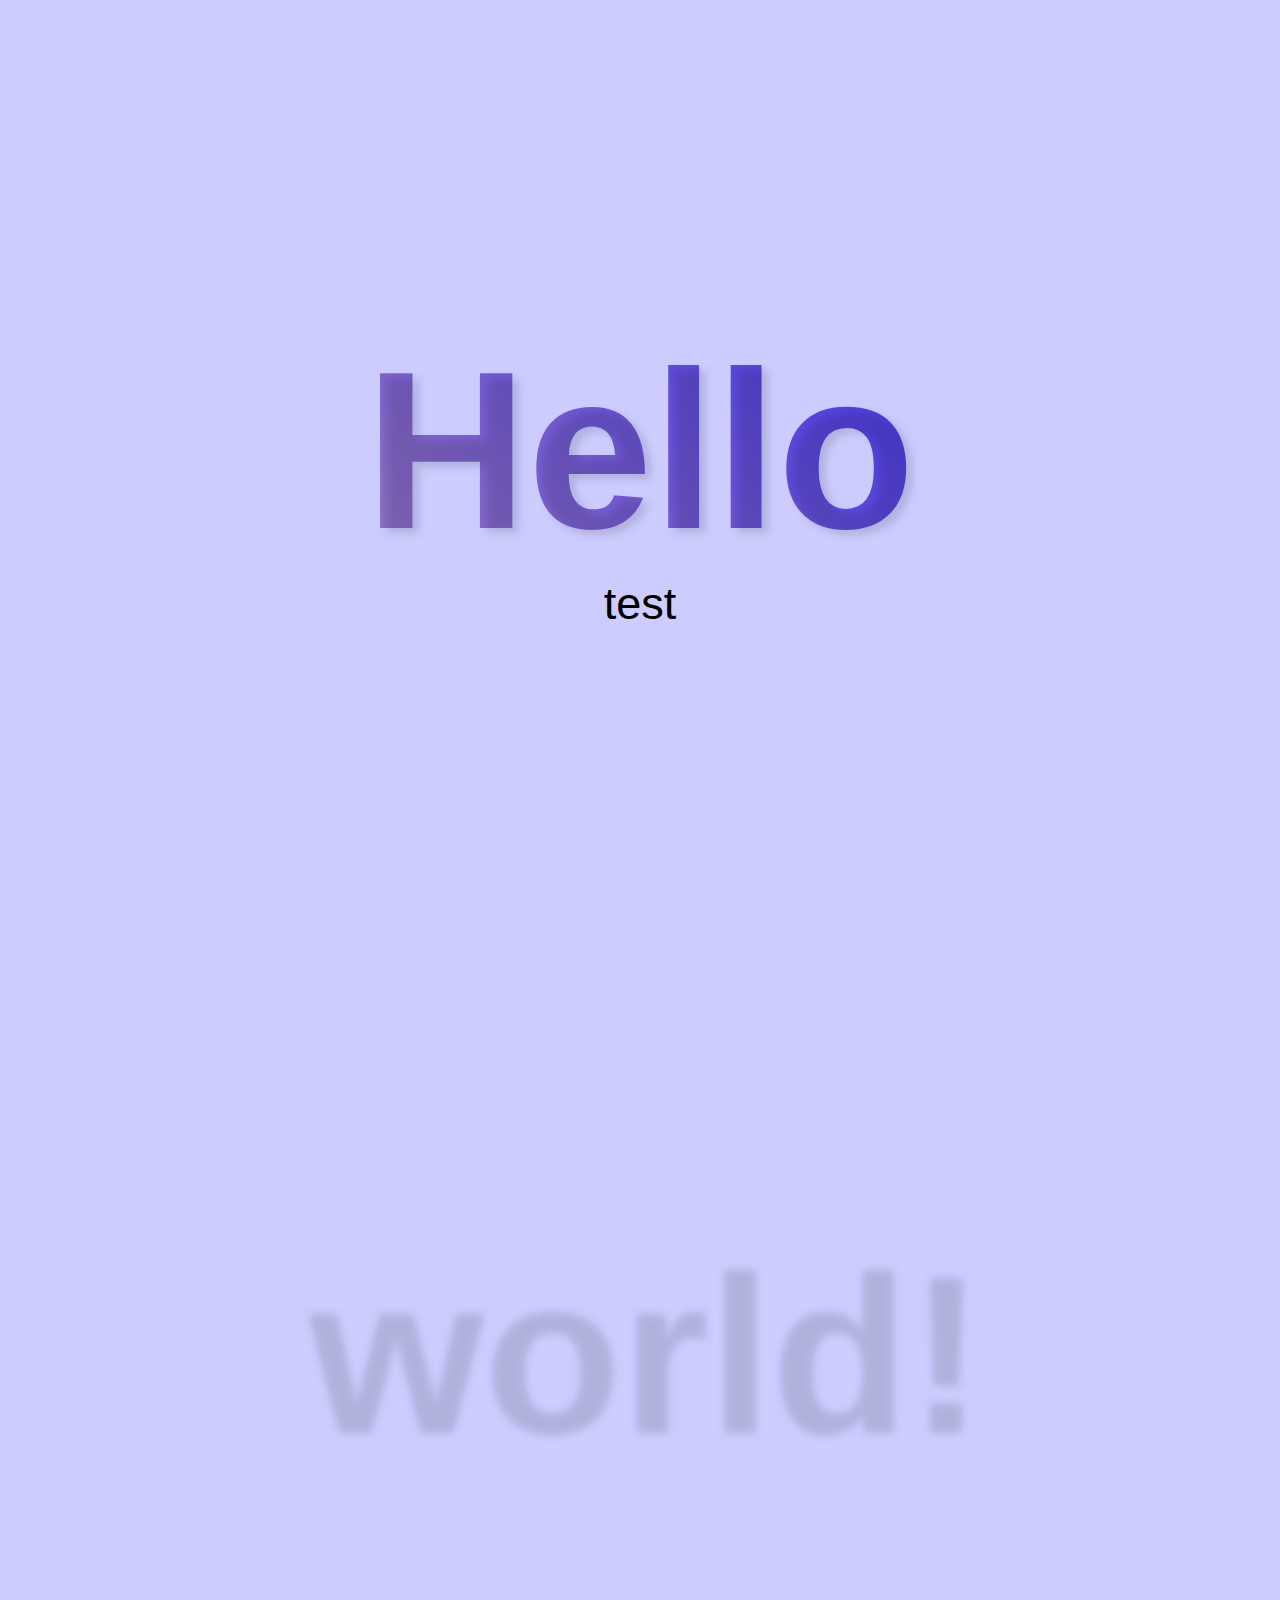
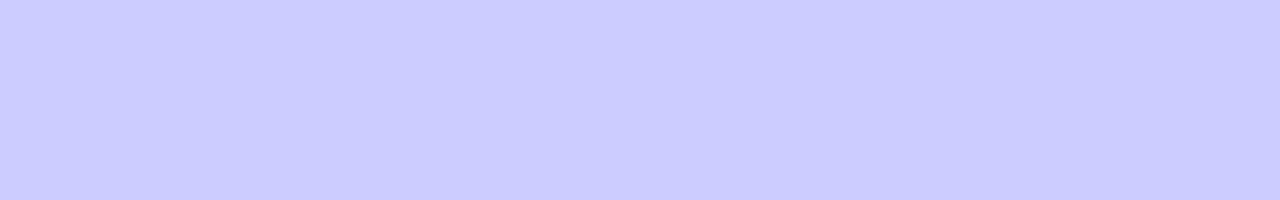
==== static/index.html @ e1847520 "placeholder config" ====
<!DOCTYPE html>
<html lang="en">
<head>
  <meta charset="UTF-8">
  <meta name="viewport" content="width=device-width, initial-scale=1.0">
  <link rel="icon" type="image/png" href="/favicon.png">
  <link rel="stylesheet" type="text/css" href="styles.css">
  <title>berke.in</title>
</head>
<body>
  <p>Hello world!</p>
  <sub>test</sub>
</body>
</html>
---- static/styles.css ----
* {
  padding: 0;
  margin: 0;
  height: 100vh;
  width: 100vw;
}

@media (prefers-color-scheme: dark) {
  :root {
    --bg: #323
  }
}

@media (prefers-color-scheme: light) {
  :root {
    --bg: #ccf
  }
}


body {
  background-color: var(--bg);
}

p {
  line-height: 100vh;
  text-align: center;

  background: linear-gradient(45deg, #d9aaaa, blue);
  background-clip: text;
  color: transparent;

  font-size: min(25vh, 25vw);
  font-family: 'Segoe UI', Tahoma, Geneva, Verdana, sans-serif;
  font-weight: bolder;
  text-shadow: 0.5vw   0.5vh min(1vw, 1vh) #0002;
}

sub {
  height: auto;
  position: absolute;
  text-align: center;
  bottom:30vh;

  font-size: min(5vh, 5vw);
  font-family: 'Segoe UI', Tahoma, Geneva, Verdana, sans-serif;
}
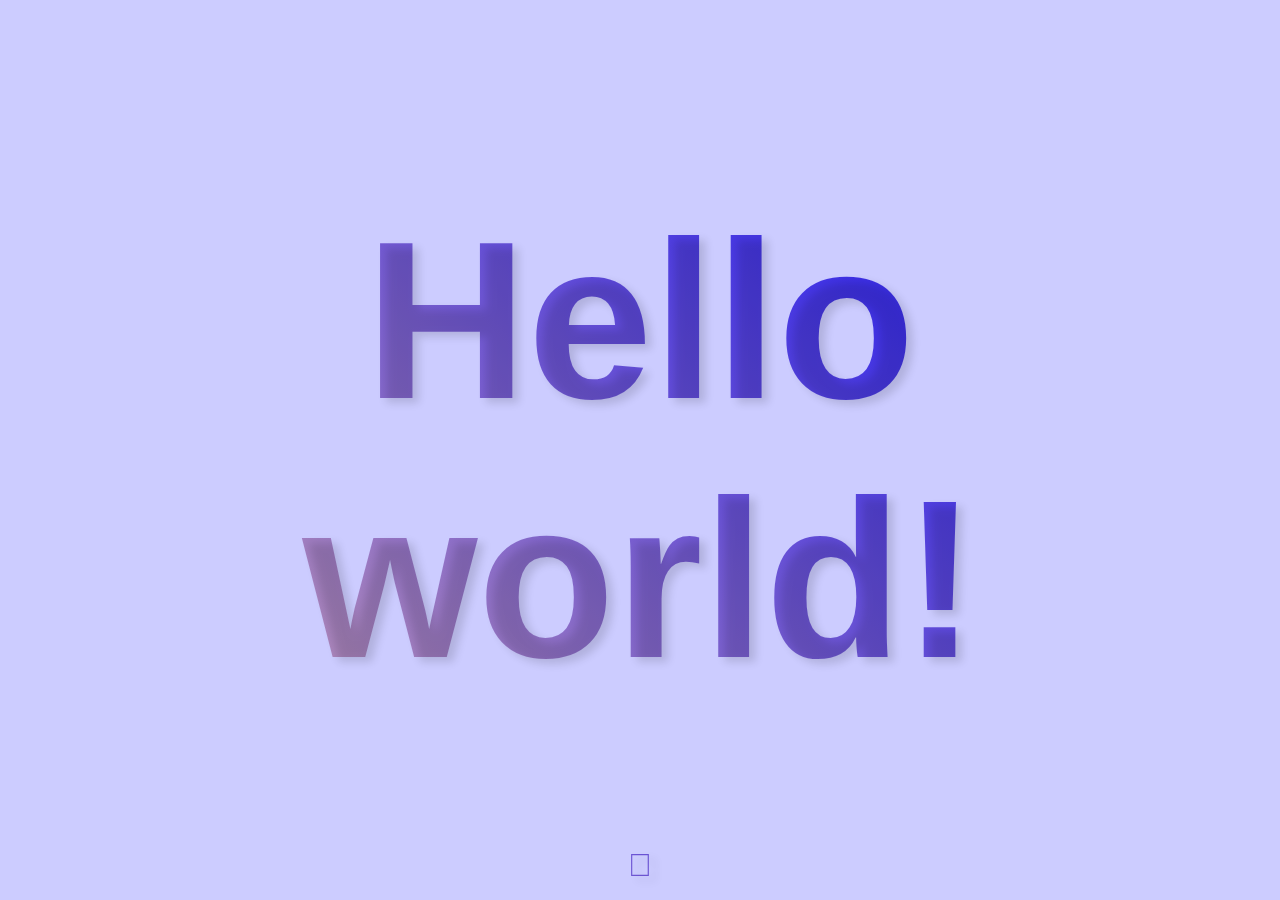
==== commit 9a2b14cd: "add link to github" ====
--- a/static/index.html
+++ b/static/index.html
@@ -5,10 +5,12 @@
   <meta name="viewport" content="width=device-width, initial-scale=1.0">
   <link rel="icon" type="image/png" href="/favicon.png">
   <link rel="stylesheet" type="text/css" href="styles.css">
+  <link rel="stylesheet" type="text/css" href="symbols.css">
   <title>berke.in</title>
 </head>
 <body>
   <p>Hello world!</p>
-  <sub>test</sub>
+  <!-- <sub>Super secret subtext</sub> -->
+  <footer><a href="https://github.com/kwmbe/portfolio">󰊤</a></footer>
 </body>
 </html>--- a/static/styles.css
+++ b/static/styles.css
@@ -1,19 +1,31 @@
 * {
   padding: 0;
   margin: 0;
+  transition: .2s;
+}
+
+html, body {
   height: 100vh;
   width: 100vw;
+  
+  font-family: 'Segoe UI', Tahoma, Geneva, Verdana, sans-serif, 'Nerdfont';
+
+  display: flex;
+  flex-direction: column;
+  justify-content: center;
 }
 
 @media (prefers-color-scheme: dark) {
   :root {
-    --bg: #323
+    --bg:  #323;
+    --txt: #d9aaaa;
   }
 }
 
 @media (prefers-color-scheme: light) {
   :root {
-    --bg: #ccf
+    --bg:  #ccf;
+    --txt: #3535d8;
   }
 }
 
@@ -22,8 +34,7 @@
   background-color: var(--bg);
 }
 
-p {
-  line-height: 100vh;
+p, sub, footer {
   text-align: center;
 
   background: linear-gradient(45deg, #d9aaaa, blue);
@@ -31,17 +42,33 @@
   color: transparent;
 
   font-size: min(25vh, 25vw);
-  font-family: 'Segoe UI', Tahoma, Geneva, Verdana, sans-serif;
   font-weight: bolder;
   text-shadow: 0.5vw   0.5vh min(1vw, 1vh) #0002;
 }
 
 sub {
-  height: auto;
+  font-size: min(5vh, 5vw);
+}
+
+a {
+  color: transparent;
+}
+
+a:hover {
+  color: var(--txt);
+  cursor: pointer;
+}
+
+footer {
+  width: 100vw;
   position: absolute;
-  text-align: center;
-  bottom:30vh;
+  bottom: 1rem;
 
-  font-size: min(5vh, 5vw);
-  font-family: 'Segoe UI', Tahoma, Geneva, Verdana, sans-serif;
+  display: flex;
+  justify-content: center;
+}
+
+footer a {
+  text-decoration: none;
+  font-size: 2rem;
 }--- a/static/symbols.css
+++ b/static/symbols.css
@@ -0,0 +1,4 @@
+@font-face {
+  font-family: Nerdfont;
+  src: url(./fonts/SymbolsNerdFontMono-Regular.ttf) format("truetype");
+}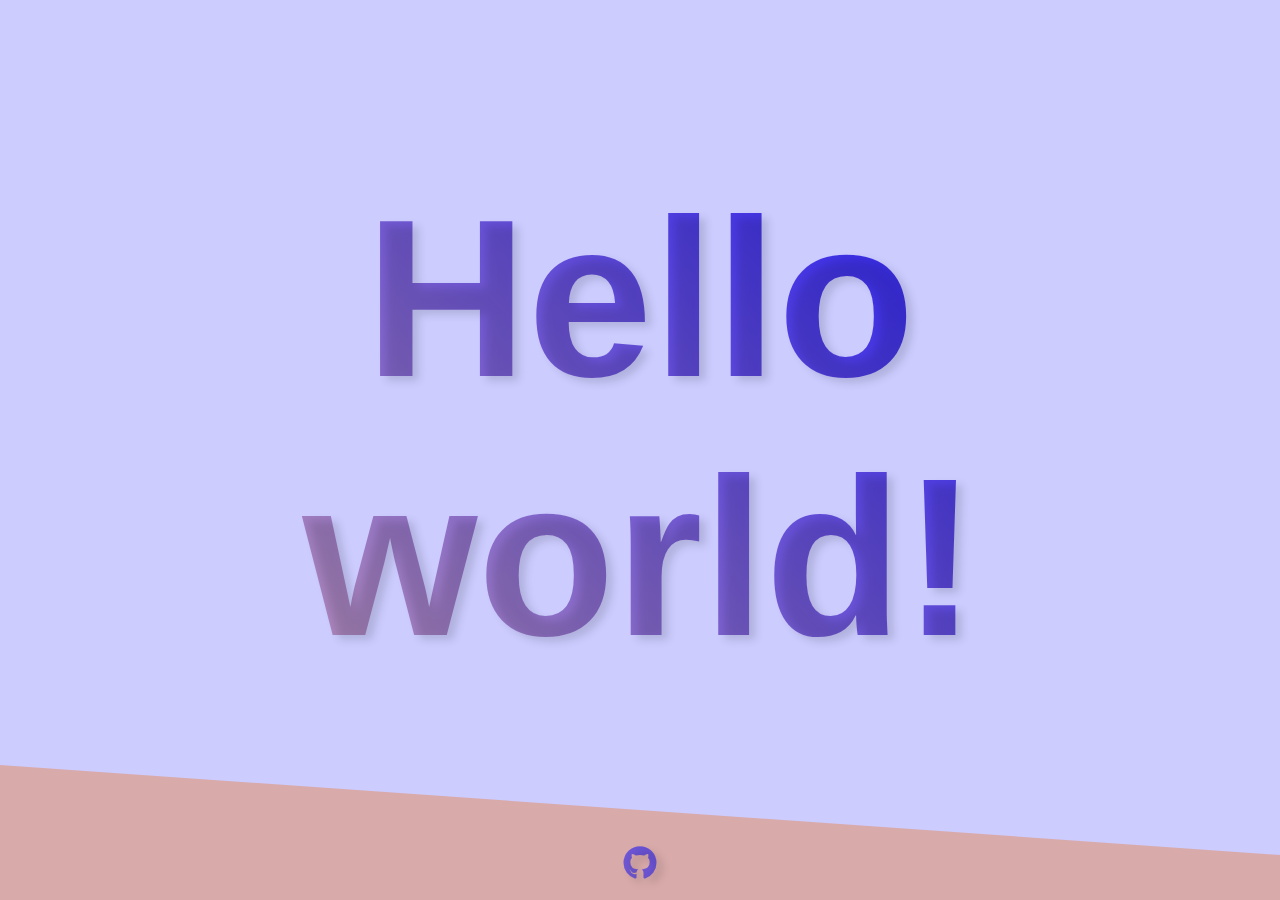
==== commit 2ec076d6: "add sections" ====
--- a/static/index.html
+++ b/static/index.html
@@ -9,8 +9,14 @@
   <title>berke.in</title>
 </head>
 <body>
-  <p>Hello world!</p>
-  <!-- <sub>Super secret subtext</sub> -->
+  <section id="landing">
+    <h1>Hello world!</h1>
+  </section>
+  <section id="resume">
+    <ul>
+      <li></li>
+    </ul>
+  </section>
   <footer><a href="https://github.com/kwmbe/portfolio">󰊤</a></footer>
 </body>
 </html>--- a/static/styles.css
+++ b/static/styles.css
@@ -5,14 +5,15 @@
 }
 
 html, body {
-  height: 100vh;
-  width: 100vw;
-  
   font-family: 'Segoe UI', Tahoma, Geneva, Verdana, sans-serif, 'Nerdfont';
+  background-color: var(--accent-light);
+  overflow-x: hidden;
+}
 
-  display: flex;
-  flex-direction: column;
-  justify-content: center;
+:root {
+  --accent-light: #d9aaaa;
+  --accent-dark:  #00f;
+  --shadow: #0002;
 }
 
 @media (prefers-color-scheme: dark) {
@@ -29,25 +30,16 @@
   }
 }
 
-
-body {
-  background-color: var(--bg);
-}
-
-p, sub, footer {
+h1, sub, footer {
   text-align: center;
 
-  background: linear-gradient(45deg, #d9aaaa, blue);
+  background: linear-gradient(45deg, var(--accent-light), var(--accent-dark));
   background-clip: text;
   color: transparent;
 
   font-size: min(25vh, 25vw);
   font-weight: bolder;
-  text-shadow: 0.5vw   0.5vh min(1vw, 1vh) #0002;
-}
-
-sub {
-  font-size: min(5vh, 5vw);
+  text-shadow: 0.5vw 0.5vh min(1vw, 1vh) var(--shadow);
 }
 
 a {
@@ -61,14 +53,34 @@
 
 footer {
   width: 100vw;
-  position: absolute;
+  position: fixed;
   bottom: 1rem;
-
-  display: flex;
-  justify-content: center;
+  font-size: min(5vh, 5vw);
+  line-height: min(5vh, 5vw);
 }
 
 footer a {
   text-decoration: none;
   font-size: 2rem;
+}
+
+
+
+#landing {
+  height: 95vh;
+  width: 100vw;
+  background-color: var(--bg);
+
+  align-content: center;
+}
+
+#resume:before {
+  content: '';
+  /* filter: drop-shadow(-0.5vh 0.5vw min(1vw, 1vh) var(--shadow)); */
+  border-top: 10vh solid var(--bg);
+  border-left: 100vw solid var(--accent-light);
+}
+
+#resume {
+  background: var(--accent-light);
 }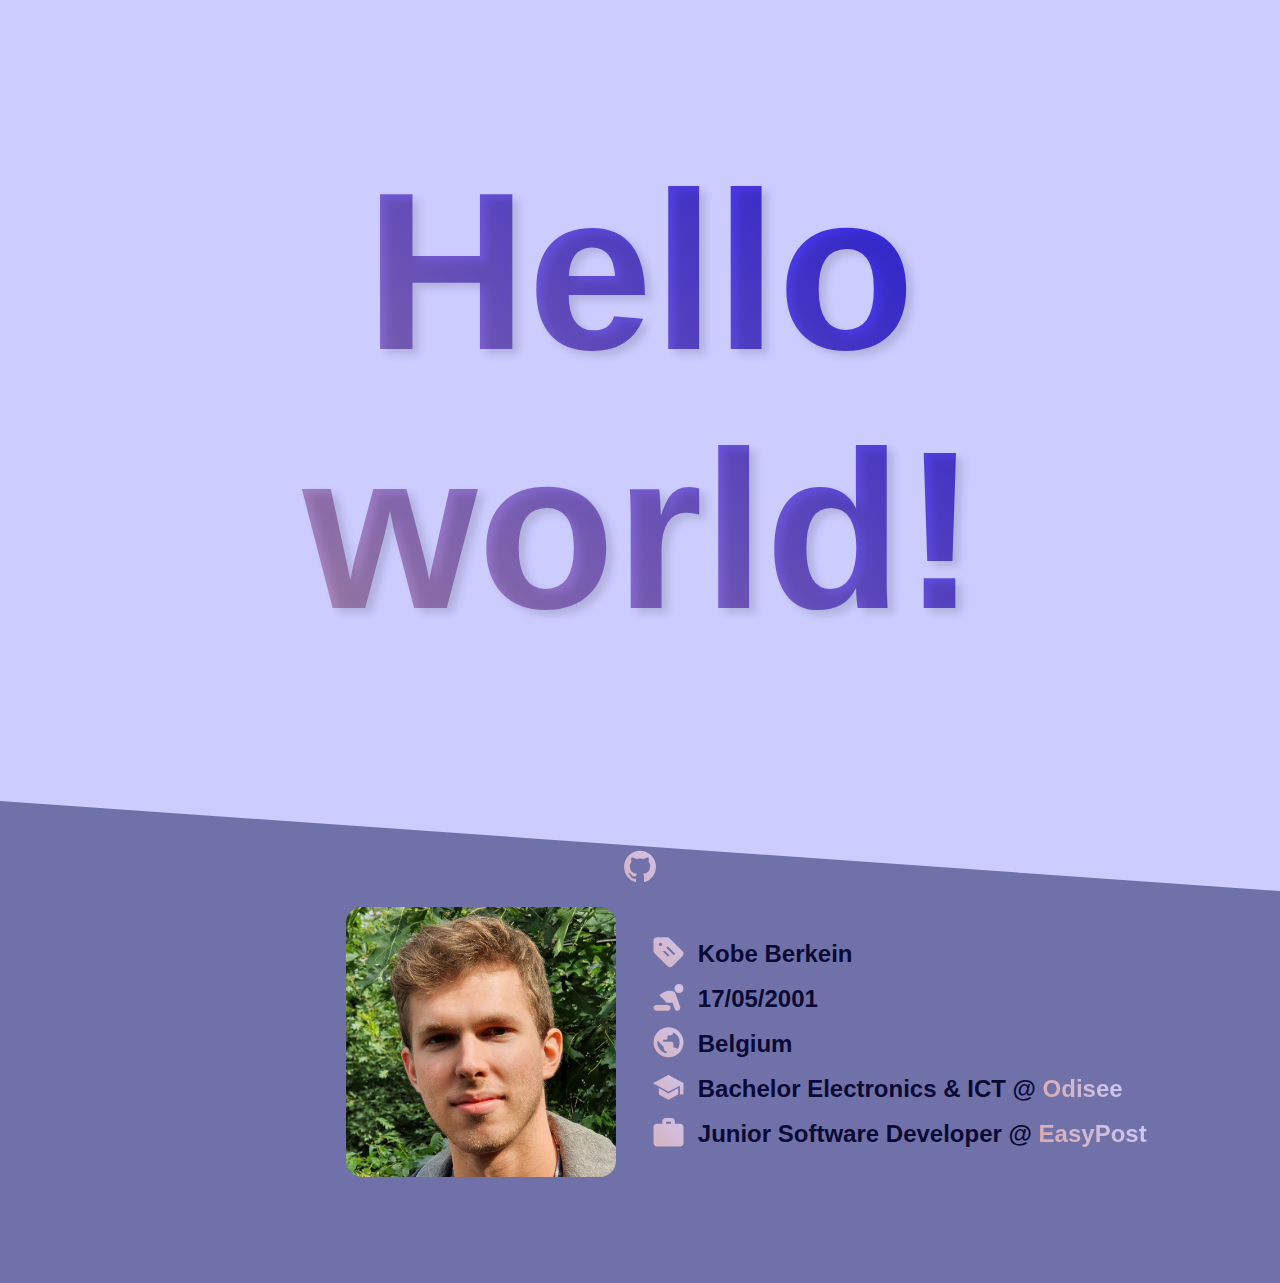
==== commit c1711559: "change symbols.css to fonts.css and add next section" ====
--- a/static/index.html
+++ b/static/index.html
@@ -3,18 +3,27 @@
 <head>
   <meta charset="UTF-8">
   <meta name="viewport" content="width=device-width, initial-scale=1.0">
-  <link rel="icon" type="image/png" href="/favicon.png">
+  <link rel="icon" type="image/png" href="favicon.png">
   <link rel="stylesheet" type="text/css" href="styles.css">
-  <link rel="stylesheet" type="text/css" href="symbols.css">
+  <link rel="stylesheet" type="text/css" href="fonts.css">
   <title>berke.in</title>
 </head>
 <body>
   <section id="landing">
     <h1>Hello world!</h1>
   </section>
-  <section id="resume">
+  <section id="about-me">
     <ul>
-      <li></li>
+      <li><img src="images/VRd7PW4HgI.png"></li>
+      <li>
+        <ul>
+          <li icon="󱈤">Kobe Berkein</li>
+          <li icon="󰁬">17/05/2001</li>
+          <li icon="󰇧">Belgium</li>
+          <li icon="󰑴">Bachelor Electronics & ICT @ <a href="https://odisee.be">Odisee</a></li>
+          <li icon="󰃖">Junior Software Developer @ <a href="https://easypost.eu">EasyPost</a></li>
+        </ul>
+      </li>
     </ul>
   </section>
   <footer><a href="https://github.com/kwmbe/portfolio">󰊤</a></footer>
--- a/static/styles.css
+++ b/static/styles.css
@@ -6,7 +6,7 @@
 
 html, body {
   font-family: 'Segoe UI', Tahoma, Geneva, Verdana, sans-serif, 'Nerdfont';
-  background-color: var(--accent-light);
+  background-color: var(--bg);
   overflow-x: hidden;
 }
 
@@ -19,18 +19,24 @@
 @media (prefers-color-scheme: dark) {
   :root {
     --bg:  #323;
-    --txt: #d9aaaa;
+    --bg2: #886C88;
+    --txt: #112;
+
+    --gradient: linear-gradient(45deg, var(--bg), var(--accent-dark));
   }
 }
 
 @media (prefers-color-scheme: light) {
   :root {
     --bg:  #ccf;
-    --txt: #3535d8;
+    --bg2: #7171AA;
+    --txt: #090933;
+
+    --gradient: linear-gradient(45deg, var(--accent-light), var(--bg));
   }
 }
 
-h1, sub, footer {
+h1, sub {
   text-align: center;
 
   background: linear-gradient(45deg, var(--accent-light), var(--accent-dark));
@@ -43,6 +49,8 @@
 }
 
 a {
+  background: var(--gradient);
+  background-clip: text;
   color: transparent;
 }
 
@@ -52,35 +60,90 @@
 }
 
 footer {
-  width: 100vw;
+  text-align: center;
   position: fixed;
   bottom: 1rem;
-  font-size: min(5vh, 5vw);
-  line-height: min(5vh, 5vw);
+  width: 100vw;
 }
 
 footer a {
+  padding: .5em;
   text-decoration: none;
   font-size: 2rem;
 }
 
-
-
 #landing {
-  height: 95vh;
+  height: 89vh;
   width: 100vw;
   background-color: var(--bg);
 
   align-content: center;
 }
 
-#resume:before {
+section:nth-of-type(even):before {
+  display: block;
   content: '';
   /* filter: drop-shadow(-0.5vh 0.5vw min(1vw, 1vh) var(--shadow)); */
   border-top: 10vh solid var(--bg);
-  border-left: 100vw solid var(--accent-light);
+  border-left: 100vw solid var(--bg2);
 }
 
-#resume {
-  background: var(--accent-light);
-}+section:nth-of-type(even):after {
+  display: block;
+  content: '';
+  /* filter: drop-shadow(-0.5vh 0.5vw min(1vw, 1vh) var(--shadow)); */
+  border-top: 10vh solid var(--bg2);
+  border-right: 100vw solid var(--bg2); /* TODO: change to --bg when adding next section */
+}
+
+section:nth-of-type(even) {
+  background: var(--bg2);
+}
+
+#about-me ul {
+  margin: 1em;
+  display: flex;
+  width: 100vw;
+  justify-content: center;
+  list-style-type: none;
+  gap: 2.5em;
+}
+
+#about-me li {
+  width: 50vw;
+  display: flex;
+  justify-content: flex-end;
+}
+
+#about-me img {
+  height: 30vh;
+  border-radius: 1em;
+}
+
+#about-me ul ul {
+  flex-direction: column;
+  gap: .75em;
+}
+
+#about-me li li {
+  display: block;
+  text-align: left;
+
+  font-size: 1.5em;
+  font-weight: 600;
+  color: var(--txt)
+}
+
+#about-me li li:before {
+  content: attr(icon);
+  padding: .5em;
+  font-size: 1.2em;
+
+  background: var(--gradient);
+  background-clip: text;
+  color: transparent;
+}
+
+#about-me a {
+  font-weight: 700;
+}
--- a/static/fonts.css
+++ b/static/fonts.css
@@ -0,0 +1,4 @@
+@font-face {
+  font-family: Nerdfont;
+  src: url(./fonts/SymbolsNerdFontMono-Regular.ttf) format("truetype");
+}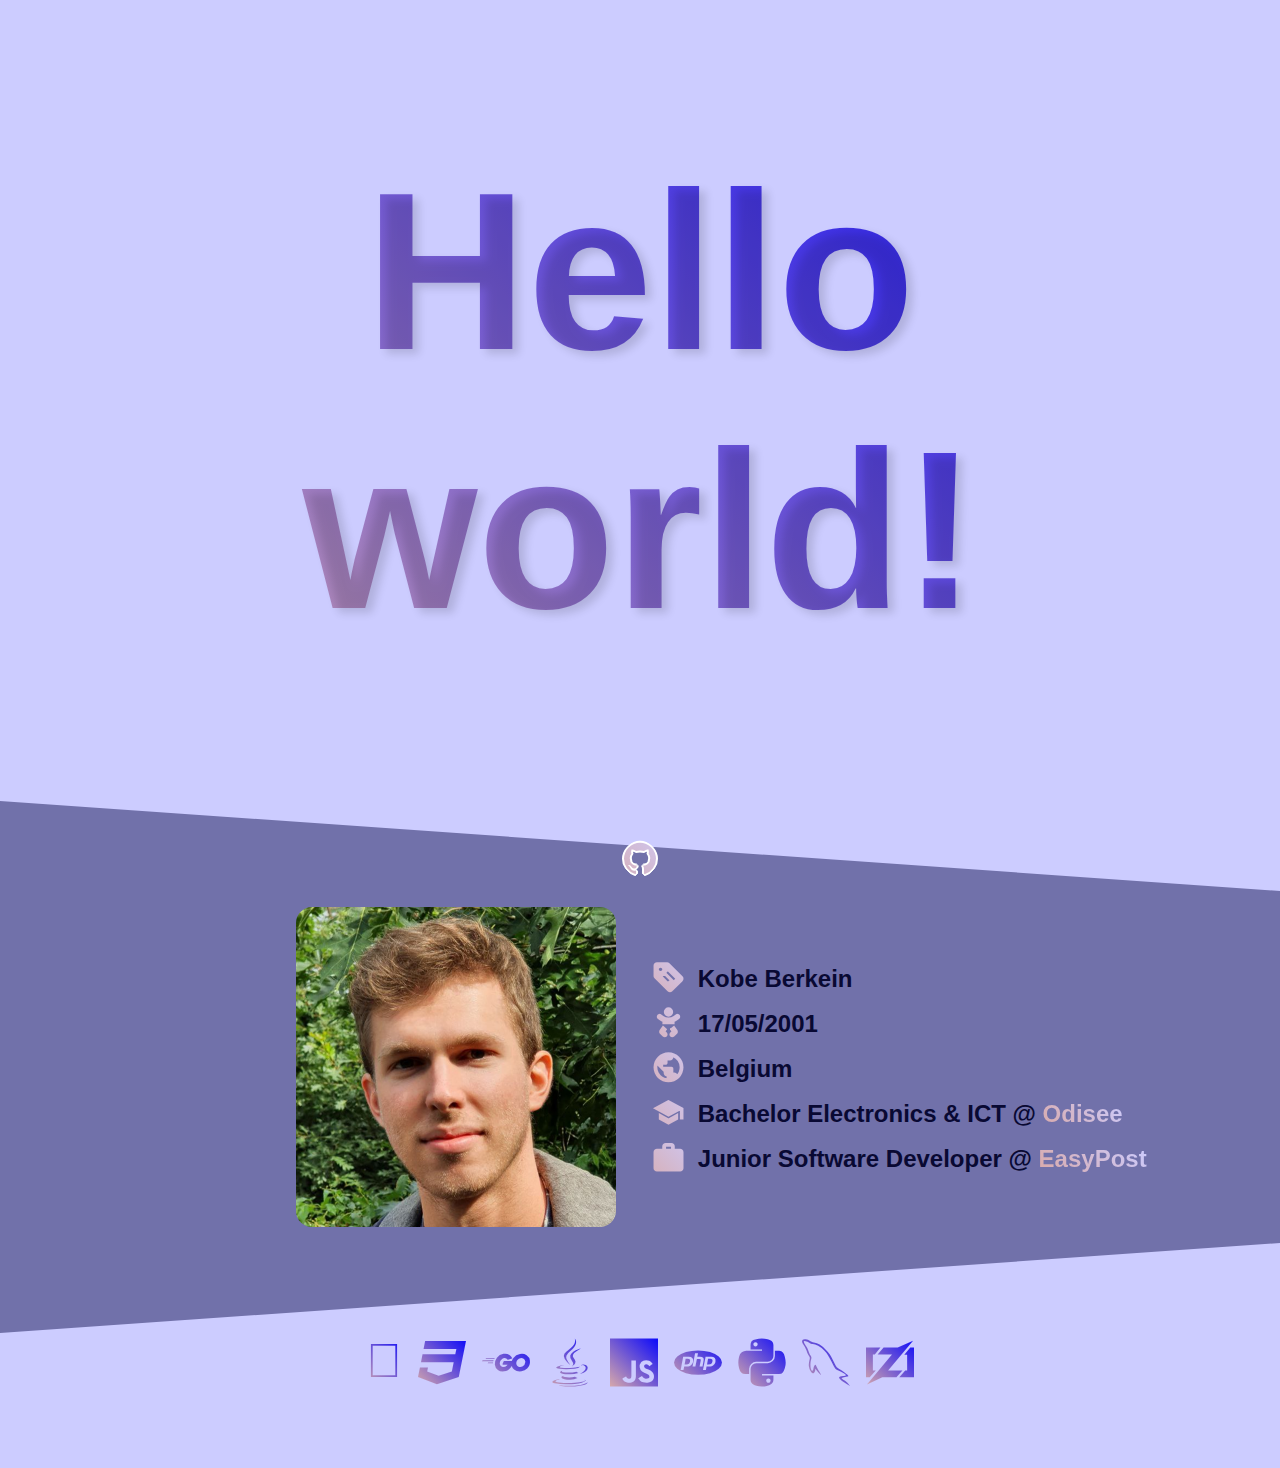
==== commit 99453355: "add skills section" ====
--- a/static/index.html
+++ b/static/index.html
@@ -18,7 +18,7 @@
       <li>
         <ul>
           <li icon="󱈤">Kobe Berkein</li>
-          <li icon="󰁬">17/05/2001</li>
+          <li icon="">17/05/2001</li>
           <li icon="󰇧">Belgium</li>
           <li icon="󰑴">Bachelor Electronics & ICT @ <a href="https://odisee.be">Odisee</a></li>
           <li icon="󰃖">Junior Software Developer @ <a href="https://easypost.eu">EasyPost</a></li>
@@ -26,6 +26,19 @@
       </li>
     </ul>
   </section>
-  <footer><a href="https://github.com/kwmbe/portfolio">󰊤</a></footer>
+  <section id="skills">
+    <ul>
+      <li>󰌛</li>
+      <li>󰌜</li>
+      <li>󰟓</li>
+      <li>󰬷</li>
+      <li></li>
+      <li>󰌟</li>
+      <li></li>
+      <li></li>
+      <li></li>
+    </ul>
+  </section>
+  <footer><a href="https://github.com/kwmbe/portfolio" icon="󰊤" >󰊤</a></footer>
 </body>
 </html>--- a/static/styles.css
+++ b/static/styles.css
@@ -22,7 +22,8 @@
     --bg2: #886C88;
     --txt: #112;
 
-    --gradient: linear-gradient(45deg, var(--bg), var(--accent-dark));
+    --gradient:  linear-gradient(45deg, var(--bg), var(--accent-dark));
+    --gradient2: linear-gradient(45deg, var(--accent-light), var(--accent-dark))
   }
 }
 
@@ -32,7 +33,8 @@
     --bg2: #7171AA;
     --txt: #090933;
 
-    --gradient: linear-gradient(45deg, var(--accent-light), var(--bg));
+    --gradient:  linear-gradient(45deg, var(--accent-light), var(--bg));
+    --gradient2: linear-gradient(45deg, var(--accent-light), var(--accent-dark))
   }
 }
 
@@ -62,17 +64,30 @@
 footer {
   text-align: center;
   position: fixed;
-  bottom: 1rem;
+  bottom: 0.5rem;
   width: 100vw;
 }
 
 footer a {
+  display: inline-block;
   padding: .5em;
   text-decoration: none;
   font-size: 2rem;
 }
 
+footer a::after {
+  position: relative;
+  display: inline-block;
+  width: 0;
+  left: -2rem;
+  z-index: -1;
+  content: attr(icon);
+  text-shadow: 2px 0 #fff, -2px 0 #fff, 0 2px #fff, 0 -2px #fff,
+             1px 1px #fff, -1px -1px #fff, 1px -1px #fff, -1px 1px #fff;
+}
+
 #landing {
+  margin: 0;
   height: 89vh;
   width: 100vw;
   background-color: var(--bg);
@@ -93,11 +108,15 @@
   content: '';
   /* filter: drop-shadow(-0.5vh 0.5vw min(1vw, 1vh) var(--shadow)); */
   border-top: 10vh solid var(--bg2);
-  border-right: 100vw solid var(--bg2); /* TODO: change to --bg when adding next section */
+  border-right: 100vw solid var(--bg); /* TODO: change to --bg when adding next section */
 }
 
 section:nth-of-type(even) {
   background: var(--bg2);
+}
+
+ul {
+  list-style-type: none;
 }
 
 #about-me ul {
@@ -105,7 +124,6 @@
   display: flex;
   width: 100vw;
   justify-content: center;
-  list-style-type: none;
   gap: 2.5em;
 }
 
@@ -116,7 +134,7 @@
 }
 
 #about-me img {
-  height: 30vh;
+  height: 20em;
   border-radius: 1em;
 }
 
@@ -147,3 +165,27 @@
 #about-me a {
   font-weight: 700;
 }
+/* 
+#skills {
+  margin: 1em auto;
+} */
+
+#skills ul {
+  justify-content: center;
+  gap: 1em;
+  display: flex;
+}
+
+#skills li {
+  text-decoration: none;
+  font-size: 3em;
+  background: var(--gradient2);
+  background-clip: text;
+  color: transparent;
+}
+
+#skills::after {
+  content: "";
+  display: block;
+  height: 5rem;
+}
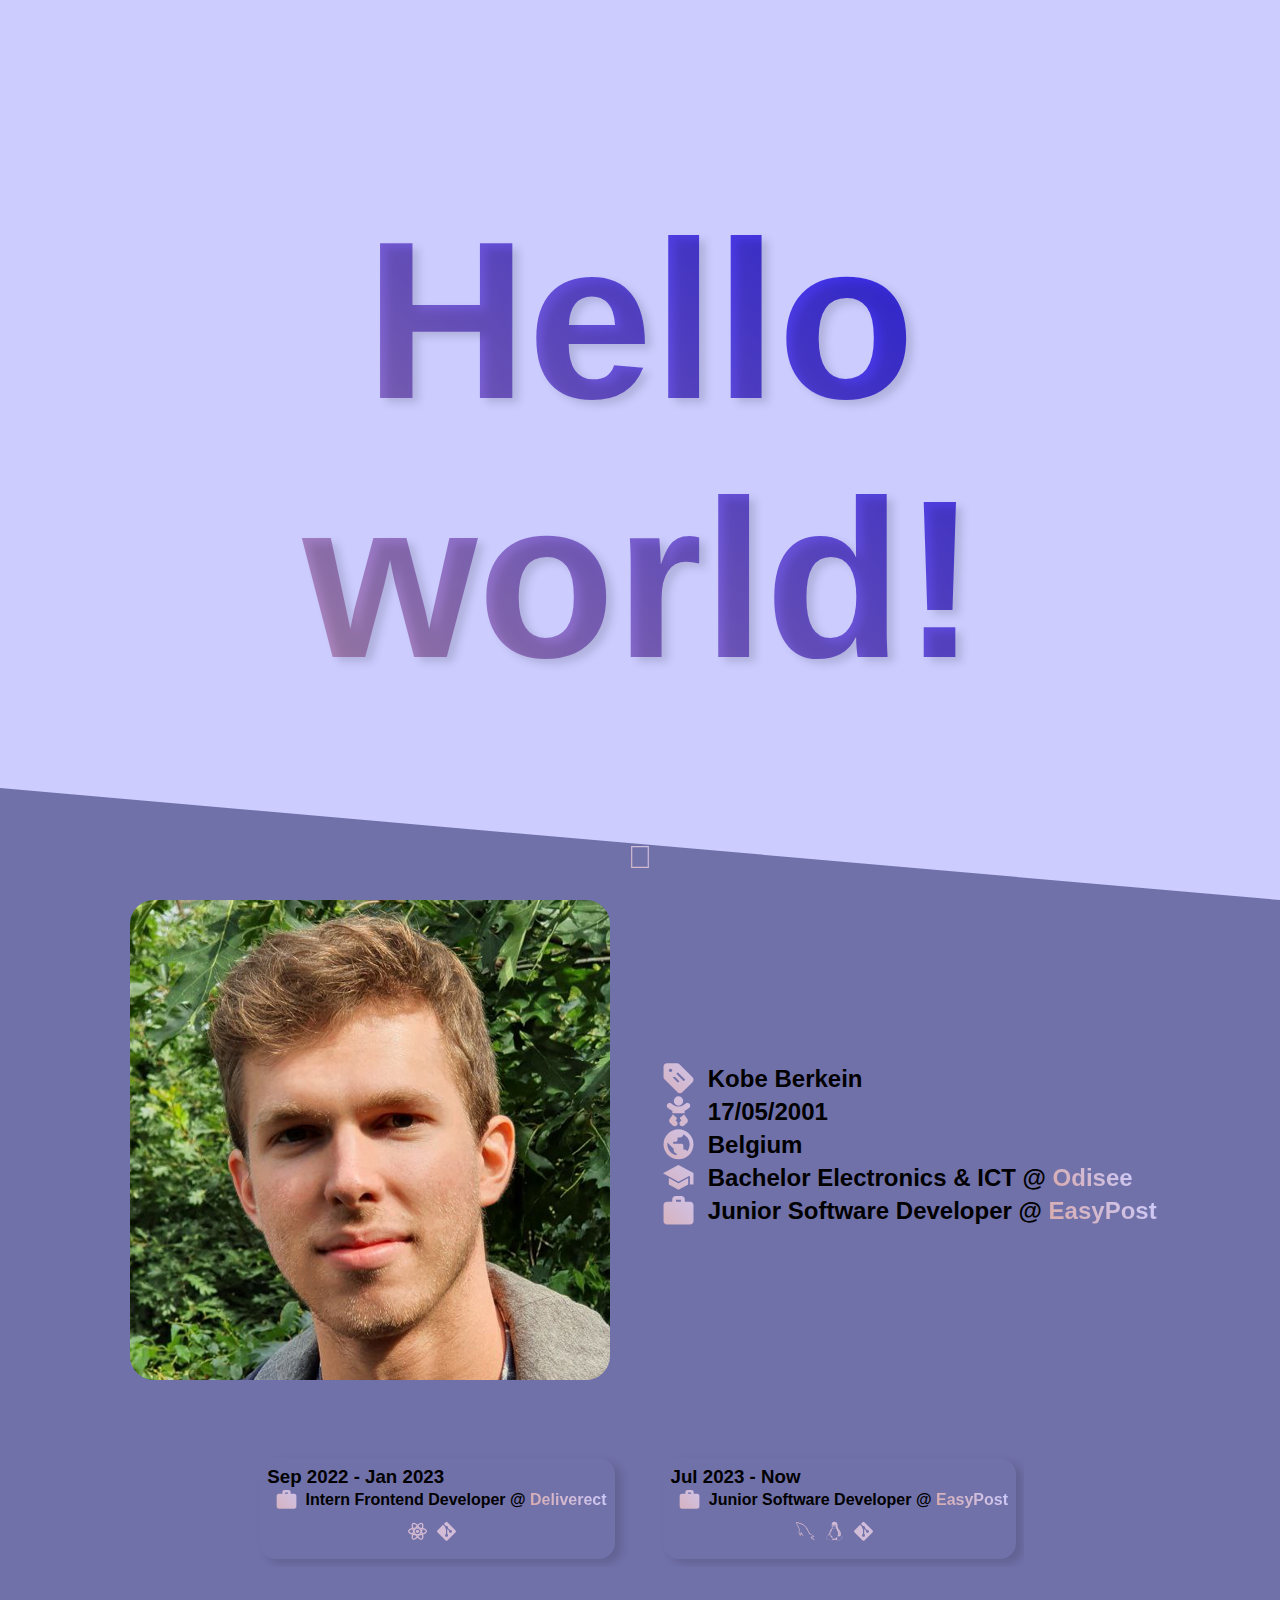
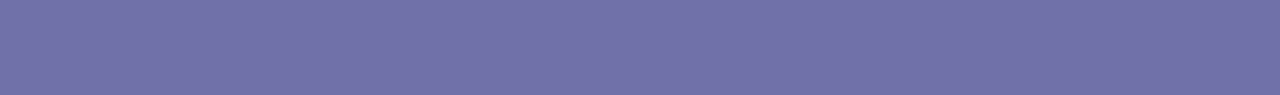
==== commit f7cbadeb: "rework sections" ====
--- a/static/index.html
+++ b/static/index.html
@@ -20,25 +20,61 @@
           <li icon="󱈤">Kobe Berkein</li>
           <li icon="">17/05/2001</li>
           <li icon="󰇧">Belgium</li>
-          <li icon="󰑴">Bachelor Electronics & ICT @ <a href="https://odisee.be">Odisee</a></li>
-          <li icon="󰃖">Junior Software Developer @ <a href="https://easypost.eu">EasyPost</a></li>
+          <li icon="󰑴">Bachelor Electronics & ICT @ <a href="https://odisee.be/">Odisee</a></li>
+          <li icon="󰃖">Junior Software Developer @ <a href="https://easypost.eu/">EasyPost</a></li>
         </ul>
       </li>
     </ul>
   </section>
-  <section id="skills">
+  <section id="experience">
     <ul>
-      <li>󰌛</li>
-      <li>󰌜</li>
-      <li>󰟓</li>
-      <li>󰬷</li>
-      <li></li>
-      <li>󰌟</li>
-      <li></li>
-      <li></li>
-      <li></li>
+      <li>
+        <h3>Jul 2023 - Now</h3>
+        <p icon="󰃖">Junior Software Developer @ <a href="https://easypost.eu/">EasyPost</a></p>
+        <div></div>
+      </li>
+      <li>
+        <h3>Sep 2022 - Jan 2023</h3>
+        <p icon="󰃖">Intern Frontend Developer @ <a href="https://www.deliverect.com/en-us/">Deliverect</a></p>
+        <div>󰜈</div>
+      </li>
+      <li>
+        <h3>Aug 2022</h3>
+        <p icon="󰃖">IT Helpdesk Intern @ <a href="https://www.deliverect.com/en-us/">Deliverect</a></p>
+        <div>󰜈</div>
+      </li>
+      <li>
+        <h3>Mar 2022</h3>
+        <p icon="󰉀">Finalist @ <a href="https://www.cybersecuritychallenge.be/">Cyber Security Challenge Belgium</a></p>
+        <div>󱙴</div>
+      </li>
+      <li>
+        <h3>Sep 2019 - Feb 2023</h3>
+        <p icon="">Electronics & ICT @ <a href="https://odisee.be/">Odisee</a>, Web Development & Programming</p>
+        <div>󰜈󰟓</div>
+      </li>
+      <li>
+        <h3>Aug 2019 - Sep 2019</h3>
+        <p icon="󰃖">Fixing XML-markup @ <a href="https://www.heymans-vanhove.be/en/">Heymans & Vanhove</a></p>
+        <div>󰗀</div>
+      </li>
+      <li>
+        <h3>Jan 2018</h3>
+        <p icon="󰃖">Intern ICT-coordinator @ <a href="https://sjcheiveld.be/">Sint-Janscollege Heiveld</a></p>
+        <div>󰖷</div>
+      </li>
+      <li>
+        <h3>Feb 2017 - Aug 2019</h3>
+        <p icon="">IT & Networking @ <a href="https://www.slcb.be/">Sint-Lievenscollege Business</a></p>
+        <div>󰌟󰖷</div>
+      </li>
+      <li>
+        <h3>Sep 2012 - Jan 2017</h3>
+        <p icon="">Science & Mathematics @ <a href="https://scholen.stad.gent/freinetatheneumdewingerd">De Wingerd</a></p>
+        <div>󰖳󰪚</div>
+      </li>
     </ul>
   </section>
-  <footer><a href="https://github.com/kwmbe/portfolio" icon="󰊤" >󰊤</a></footer>
+  <footer><a href="https://github.com/kwmbe/portfolio">󰊤</a></footer>
 </body>
 </html>--- a/static/styles.css
+++ b/static/styles.css
@@ -75,43 +75,26 @@
   font-size: 2rem;
 }
 
-footer a::after {
-  position: relative;
-  display: inline-block;
-  width: 0;
-  left: -2rem;
-  z-index: -1;
-  content: attr(icon);
-  text-shadow: 2px 0 #fff, -2px 0 #fff, 0 2px #fff, 0 -2px #fff,
-             1px 1px #fff, -1px -1px #fff, 1px -1px #fff, -1px 1px #fff;
-}
-
 #landing {
   margin: 0;
-  height: 89vh;
+  height: 100vh;
   width: 100vw;
   background-color: var(--bg);
 
   align-content: center;
 }
 
-section:nth-of-type(even):before {
+section:first-child:after {
   display: block;
+  position: absolute;
+  bottom: 0;
   content: '';
   /* filter: drop-shadow(-0.5vh 0.5vw min(1vw, 1vh) var(--shadow)); */
-  border-top: 10vh solid var(--bg);
-  border-left: 100vw solid var(--bg2);
+  border-top: 12.5vh solid var(--bg);
+  border-left: 100vw solid var(--bg2); /* TODO: change to --bg when adding next section */
 }
 
-section:nth-of-type(even):after {
-  display: block;
-  content: '';
-  /* filter: drop-shadow(-0.5vh 0.5vw min(1vw, 1vh) var(--shadow)); */
-  border-top: 10vh solid var(--bg2);
-  border-right: 100vw solid var(--bg); /* TODO: change to --bg when adding next section */
-}
-
-section:nth-of-type(even) {
+section {
   background: var(--bg2);
 }
 
@@ -119,40 +102,79 @@
   list-style-type: none;
 }
 
-#about-me ul {
-  margin: 1em;
-  display: flex;
-  width: 100vw;
-  justify-content: center;
+#about-me > ul {
+  width: calc(100vw - 2.5em);
+  display: grid;
+  grid-template-columns: 1fr 1fr;
   gap: 2.5em;
 }
 
 #about-me li {
-  width: 50vw;
-  display: flex;
-  justify-content: flex-end;
+  width: calc(50vw - (2.5em / 2));
+  font-size: 1.5rem;
+  font-weight: 600;
+}
+
+#about-me li > ul {
+  top: 50%;
+  transform: translateY(-50%);
+  position: relative;
 }
 
 #about-me img {
   height: 20em;
+  margin-left: calc(100% - 20em); /* same as gap*/
   border-radius: 1em;
 }
 
-#about-me ul ul {
-  flex-direction: column;
-  gap: .75em;
+#experience {
+  padding: 4em 0 8em;
+  display: flex;
+  justify-content: center;
 }
 
-#about-me li li {
-  display: block;
-  text-align: left;
-
-  font-size: 1.5em;
-  font-weight: 600;
-  color: var(--txt)
+#experience ul {
+  display: flex;
+  flex-direction: row-reverse;
+  align-items: center;
+  /* justify-content: flex-end; */
+  gap: 2em;
+  /* flex-wrap: wrap; */
+  overflow-x: auto;
+  
+  max-width: 60%;
+  scrollbar-width: none;
 }
 
-#about-me li li:before {
+#experience li {
+  padding: .5em;
+  margin: .5em;
+  
+  background-color: var(--bg2);
+  border-radius: 1em;
+  box-shadow: 0.5vw 0.5vh min(1vw, 1vh) var(--shadow);
+
+  
+  scroll-snap-align: start;
+  flex-shrink: 0;
+  transform-origin: center center;
+  transform: scale(1);
+  transition: transform 0.5s;
+  position: relative;
+}
+
+#experience li > div {
+  text-align: center;
+  letter-spacing: .5em;
+}
+
+#experience p {
+  font-weight: 600;
+}
+
+#about-me [icon]:before,
+#experience [icon]:before,
+#experience div {
   content: attr(icon);
   padding: .5em;
   font-size: 1.2em;
@@ -162,30 +184,7 @@
   color: transparent;
 }
 
-#about-me a {
+#about-me a, 
+#experience a {
   font-weight: 700;
 }
-/* 
-#skills {
-  margin: 1em auto;
-} */
-
-#skills ul {
-  justify-content: center;
-  gap: 1em;
-  display: flex;
-}
-
-#skills li {
-  text-decoration: none;
-  font-size: 3em;
-  background: var(--gradient2);
-  background-clip: text;
-  color: transparent;
-}
-
-#skills::after {
-  content: "";
-  display: block;
-  height: 5rem;
-}
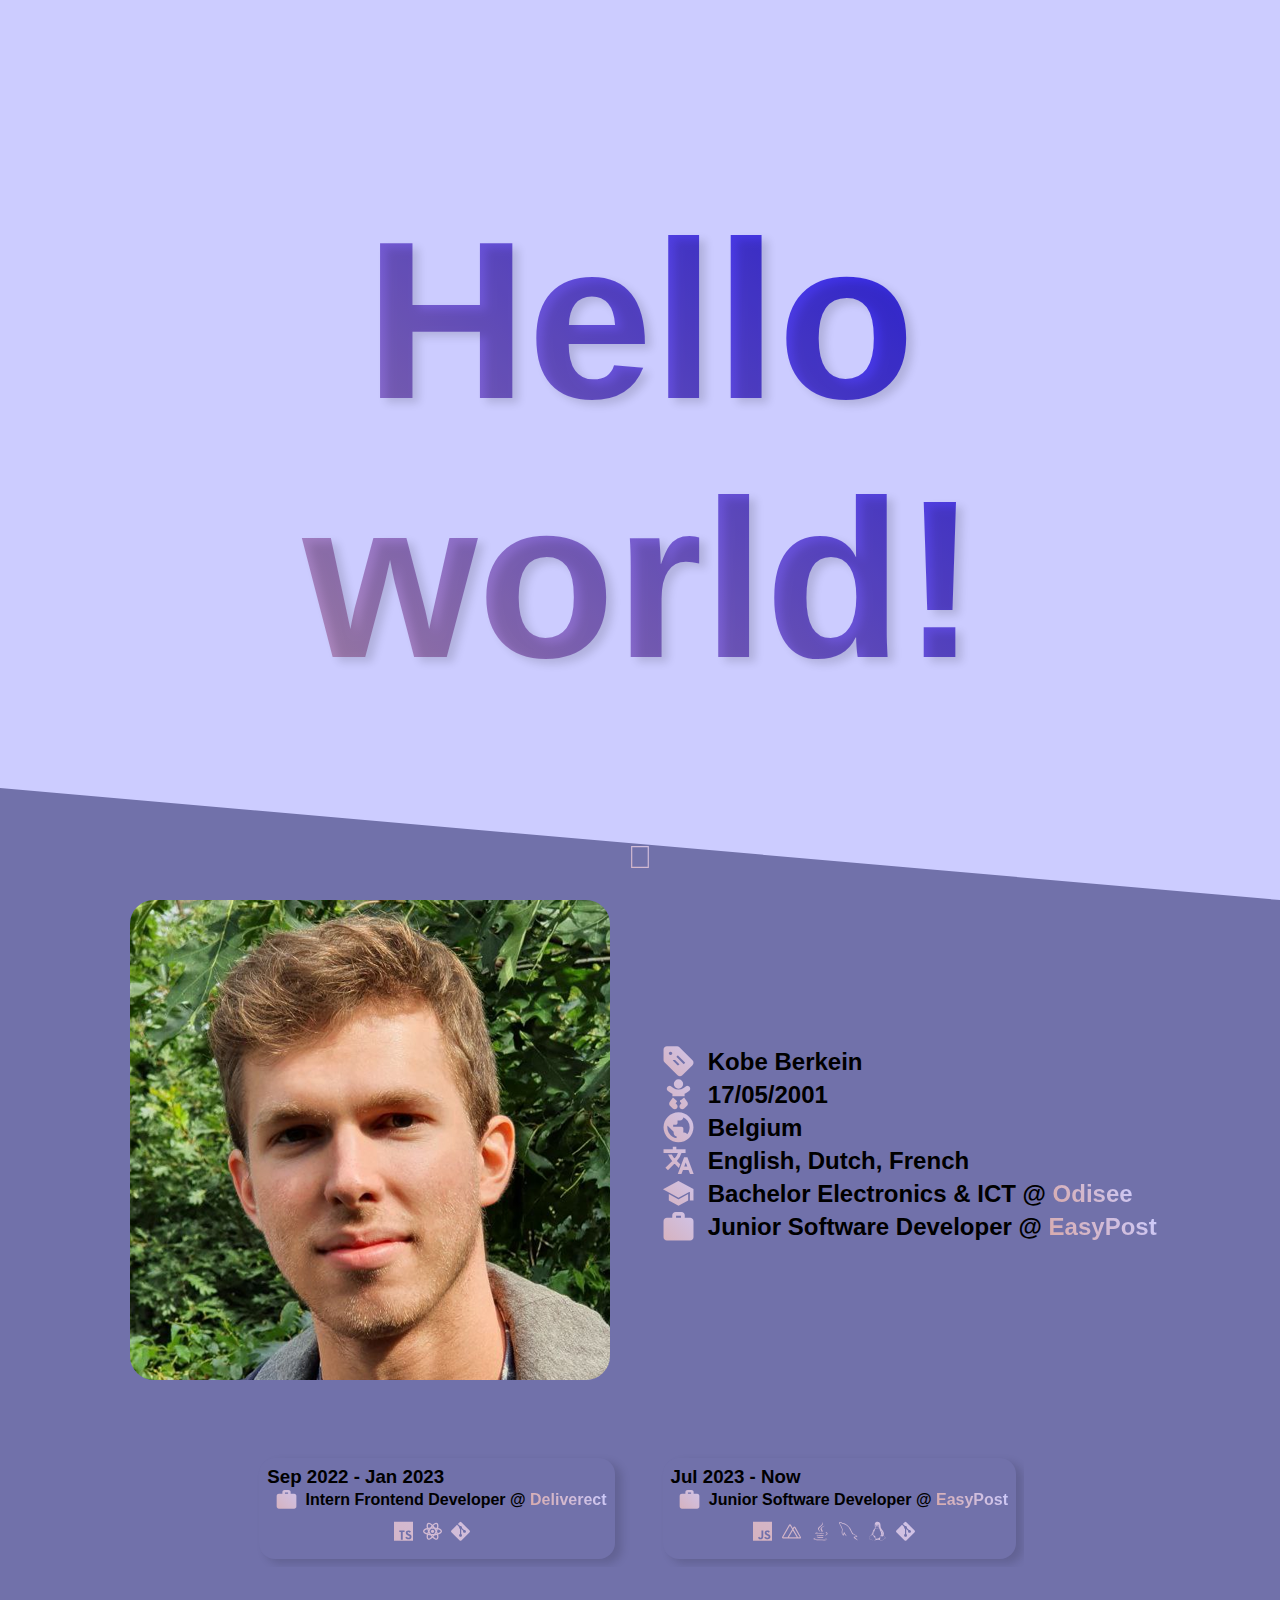
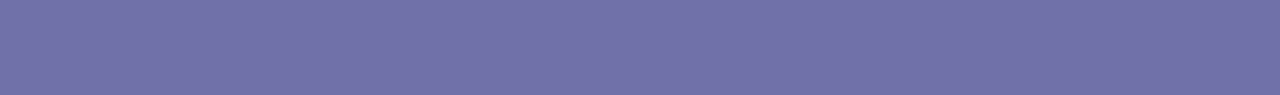
==== commit f634fcaa: "add languages and fix experiences" ====
--- a/static/index.html
+++ b/static/index.html
@@ -20,6 +20,7 @@
           <li icon="󱈤">Kobe Berkein</li>
           <li icon="">17/05/2001</li>
           <li icon="󰇧">Belgium</li>
+          <li icon="󰗊">English, Dutch, French</li>
           <li icon="󰑴">Bachelor Electronics & ICT @ <a href="https://odisee.be/">Odisee</a></li>
           <li icon="󰃖">Junior Software Developer @ <a href="https://easypost.eu/">EasyPost</a></li>
         </ul>
@@ -31,17 +32,17 @@
       <li>
         <h3>Jul 2023 - Now</h3>
         <p icon="󰃖">Junior Software Developer @ <a href="https://easypost.eu/">EasyPost</a></p>
-        <div></div>
+        <div>󱄆</div>
       </li>
       <li>
         <h3>Sep 2022 - Jan 2023</h3>
         <p icon="󰃖">Intern Frontend Developer @ <a href="https://www.deliverect.com/en-us/">Deliverect</a></p>
-        <div>󰜈</div>
+        <div>󰛦󰜈</div>
       </li>
       <li>
         <h3>Aug 2022</h3>
         <p icon="󰃖">IT Helpdesk Intern @ <a href="https://www.deliverect.com/en-us/">Deliverect</a></p>
-        <div>󰜈</div>
+        <div>󰜈󰖷</div>
       </li>
       <li>
         <h3>Mar 2022</h3>
